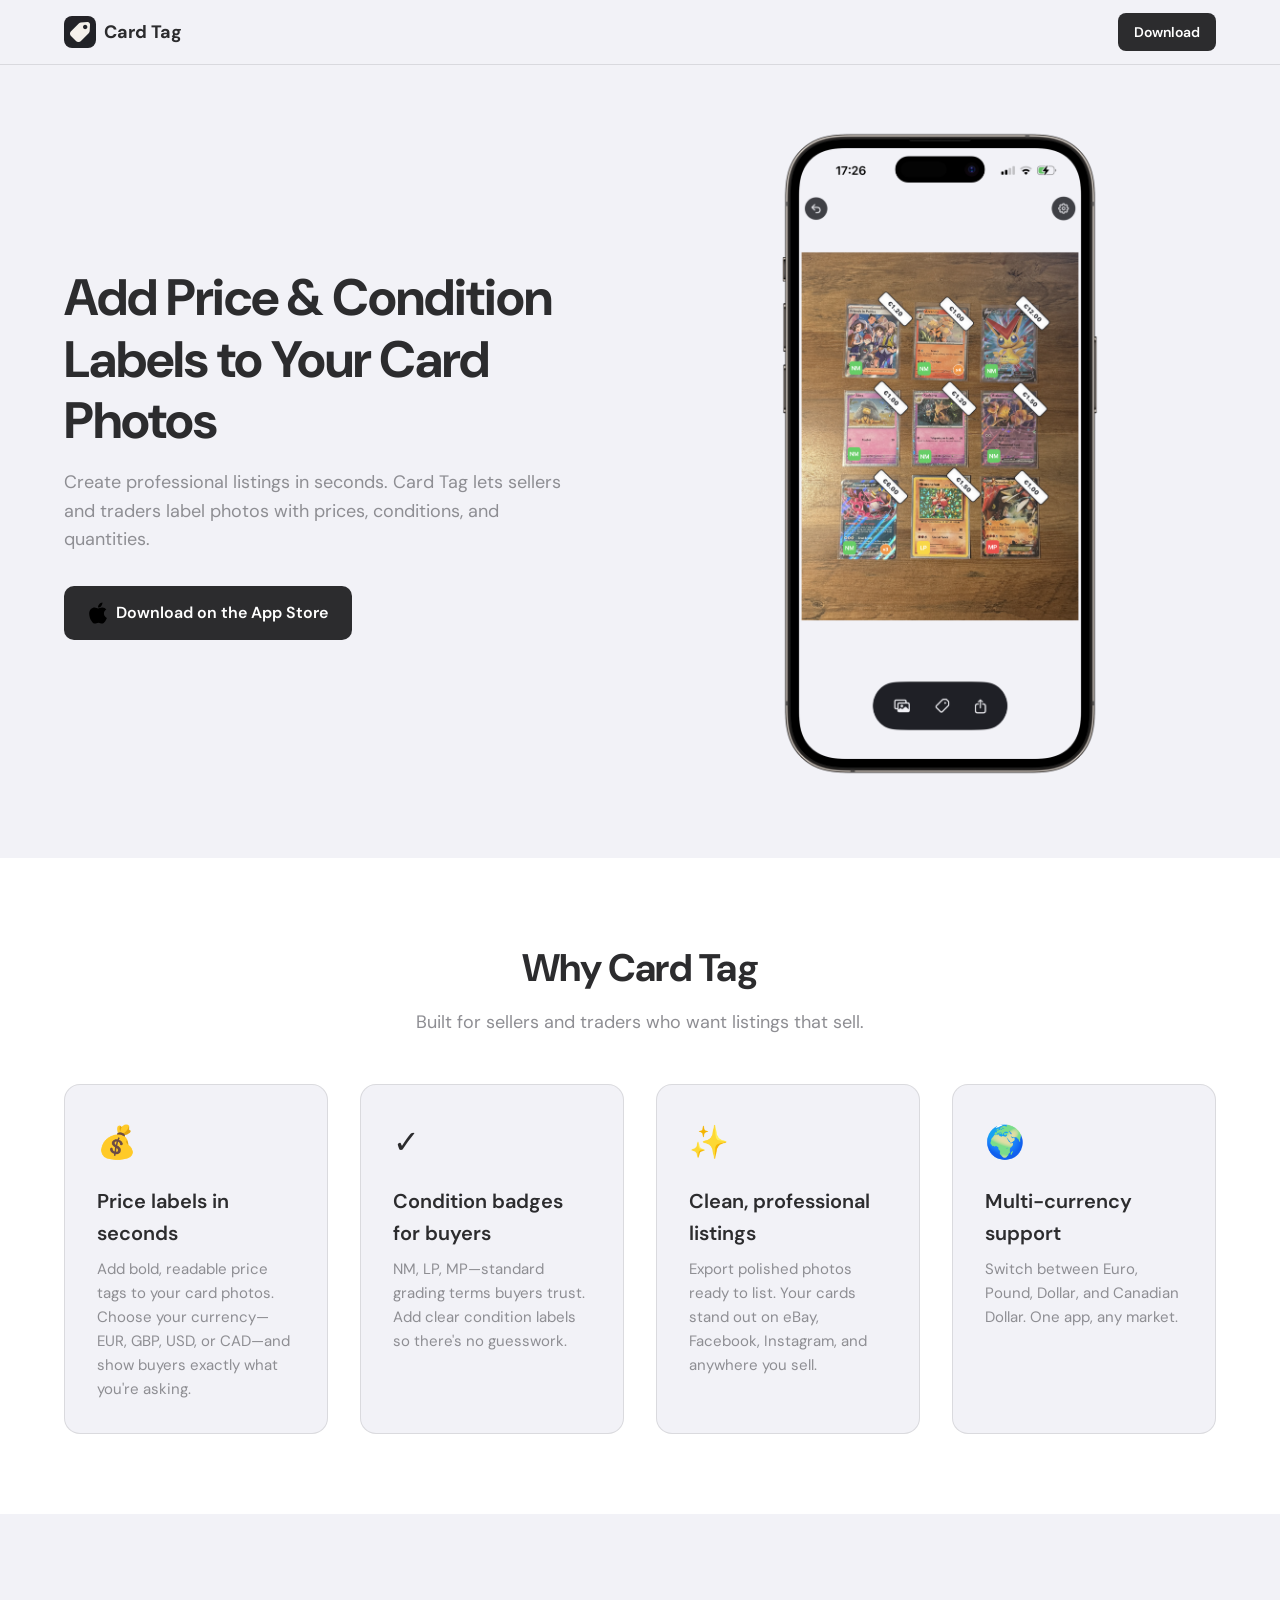
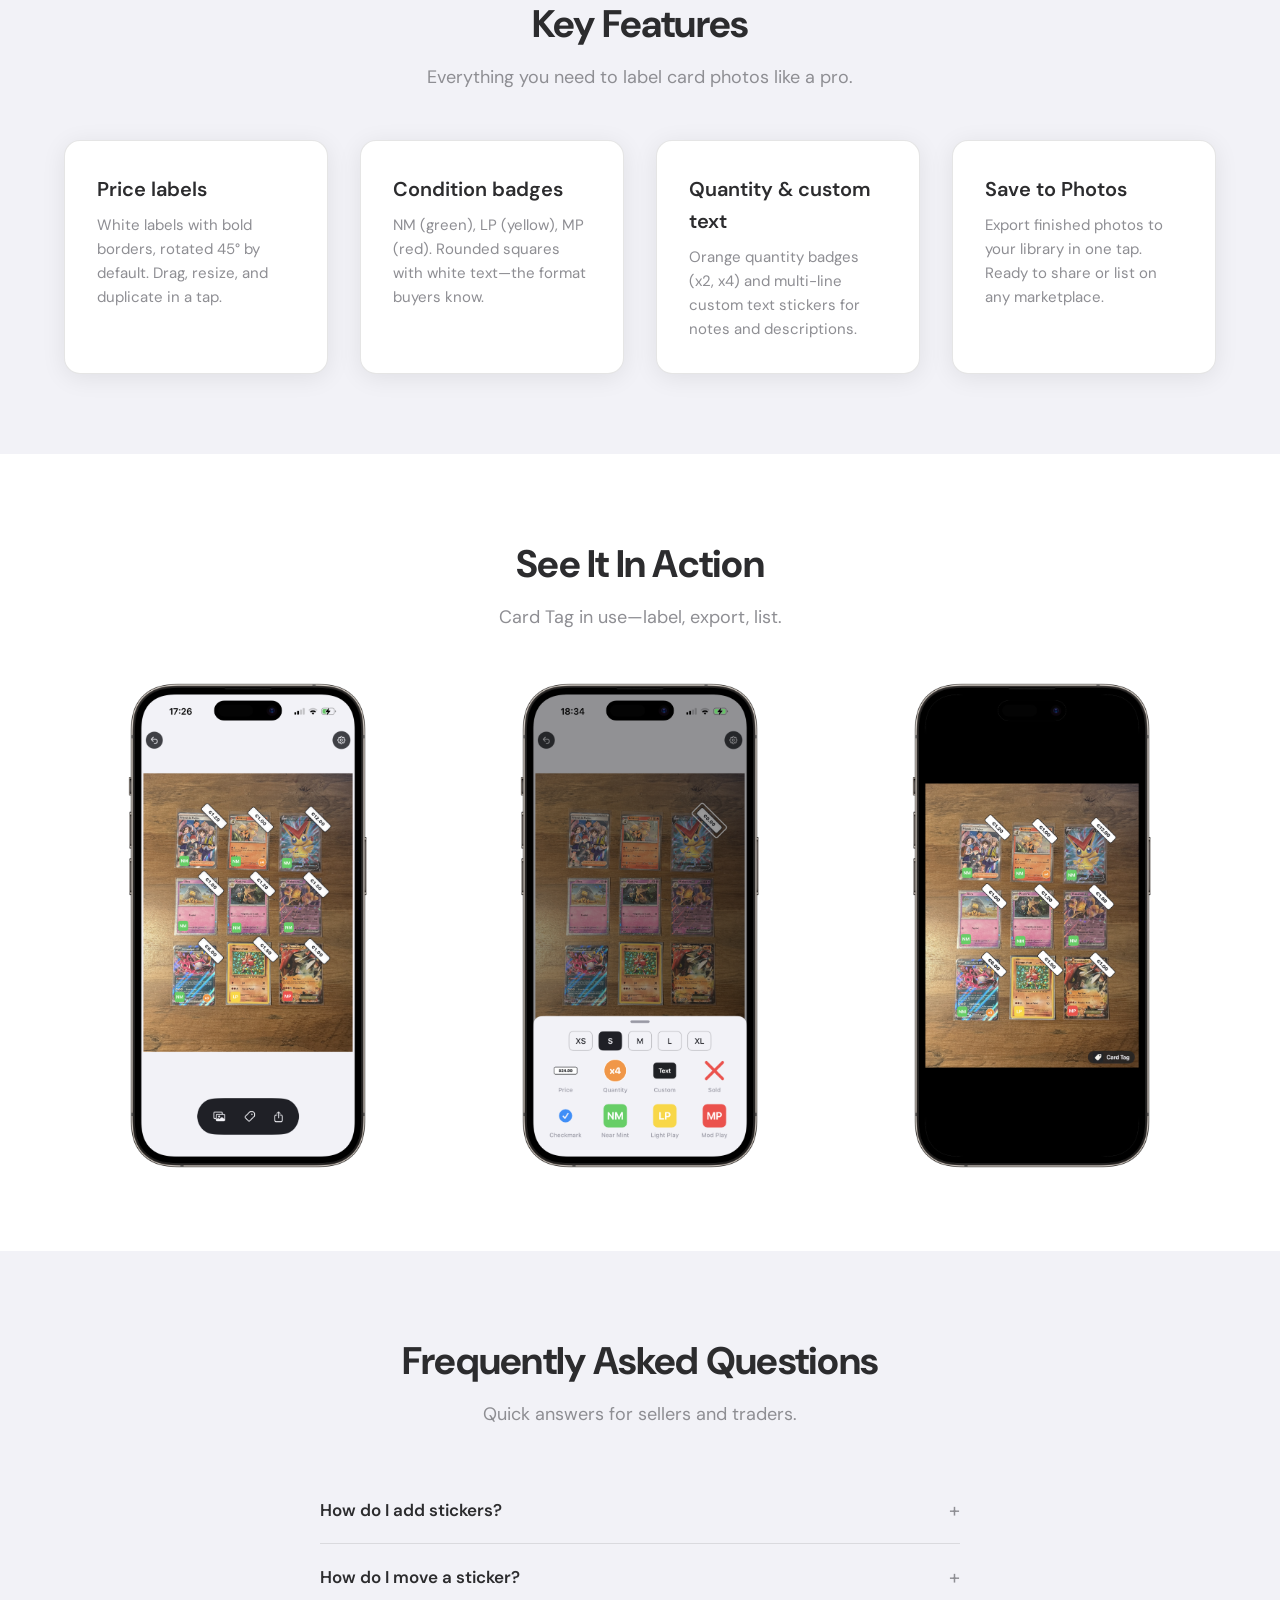
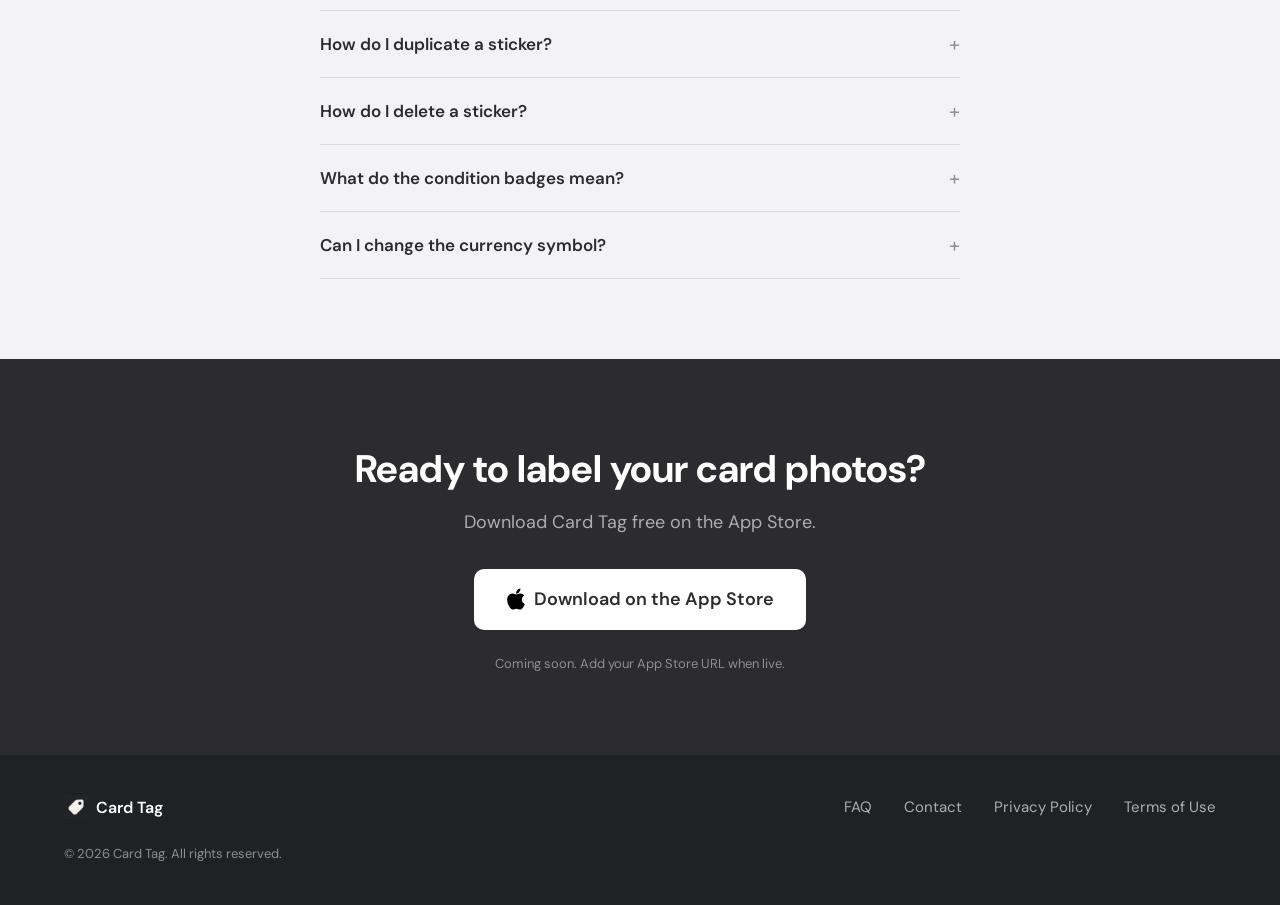
==== index.html @ f75ef800 "Initial commit - Card Tag landing page Co-authored-by: Cursor <cursoragent@cursor.com>" ====
<!DOCTYPE html>
<html lang="en">
<head>
  <meta charset="UTF-8">
  <meta name="viewport" content="width=device-width, initial-scale=1.0">
  <meta name="description" content="Card Tag – Add price and condition labels to your trading card photos. Built for sellers and traders of Pokémon, Yu-Gi-Oh!, sports cards and more.">
  <title>Card Tag – Price & Condition Labels for Card Photos</title>
  <link rel="icon" href="assets/app-icon.png" type="image/png">
  <link rel="preconnect" href="https://fonts.googleapis.com">
  <link rel="preconnect" href="https://fonts.gstatic.com" crossorigin>
  <link href="https://fonts.googleapis.com/css2?family=DM+Sans:ital,opsz,wght@0,9..40,400;0,9..40,500;0,9..40,600;0,9..40,700;1,9..40,400&display=swap" rel="stylesheet">
  <link rel="stylesheet" href="styles.css">
</head>
<body>
  <header class="header">
    <nav class="nav container">
      <a href="#" class="logo">
        <img src="assets/app-icon.png" alt="Card Tag" class="logo-icon">
        <span>Card Tag</span>
      </a>
      <a href="#download" class="nav-cta">Download</a>
    </nav>
  </header>

  <main>
    <section class="hero">
      <div class="hero-content container">
        <div class="hero-text">
          <h1 class="hero-title">Add Price & Condition Labels to Your Card Photos</h1>
          <p class="hero-subtitle">Create professional listings in seconds. Card Tag lets sellers and traders label photos with prices, conditions, and quantities.</p>
          <a href="#download" class="btn btn-primary">
            <span class="btn-apple"></span>
            Download on the App Store
          </a>
        </div>
        <div class="hero-visual">
          <img src="assets/screenshots/hero-portrait.png" alt="Card Tag app" class="hero-image">
        </div>
      </div>
    </section>

    <section class="benefits" id="benefits">
      <div class="container">
        <h2 class="section-title">Why Card Tag</h2>
        <p class="section-subtitle">Built for sellers and traders who want listings that sell.</p>
        <div class="benefits-grid">
          <div class="benefit-card">
            <div class="benefit-icon">💰</div>
            <h3>Price labels in seconds</h3>
            <p>Add bold, readable price tags to your card photos. Choose your currency—EUR, GBP, USD, or CAD—and show buyers exactly what you're asking.</p>
          </div>
          <div class="benefit-card">
            <div class="benefit-icon">✓</div>
            <h3>Condition badges for buyers</h3>
            <p>NM, LP, MP—standard grading terms buyers trust. Add clear condition labels so there's no guesswork.</p>
          </div>
          <div class="benefit-card">
            <div class="benefit-icon">✨</div>
            <h3>Clean, professional listings</h3>
            <p>Export polished photos ready to list. Your cards stand out on eBay, Facebook, Instagram, and anywhere you sell.</p>
          </div>
          <div class="benefit-card">
            <div class="benefit-icon">🌍</div>
            <h3>Multi-currency support</h3>
            <p>Switch between Euro, Pound, Dollar, and Canadian Dollar. One app, any market.</p>
          </div>
        </div>
      </div>
    </section>

    <section class="features" id="features">
      <div class="container">
        <h2 class="section-title">Key Features</h2>
        <p class="section-subtitle">Everything you need to label card photos like a pro.</p>
        <div class="features-grid">
          <div class="feature-card">
            <h3>Price labels</h3>
            <p>White labels with bold borders, rotated 45° by default. Drag, resize, and duplicate in a tap.</p>
          </div>
          <div class="feature-card">
            <h3>Condition badges</h3>
            <p>NM (green), LP (yellow), MP (red). Rounded squares with white text—the format buyers know.</p>
          </div>
          <div class="feature-card">
            <h3>Quantity & custom text</h3>
            <p>Orange quantity badges (x2, x4) and multi-line custom text stickers for notes and descriptions.</p>
          </div>
          <div class="feature-card">
            <h3>Save to Photos</h3>
            <p>Export finished photos to your library in one tap. Ready to share or list on any marketplace.</p>
          </div>
        </div>
      </div>
    </section>

    <section class="gallery" id="gallery">
      <div class="container">
        <h2 class="section-title">See It In Action</h2>
        <p class="section-subtitle">Card Tag in use—label, export, list.</p>
        <div class="gallery-grid">
          <img src="assets/screenshots/hero-portrait.png" alt="Card Tag app interface" class="gallery-image">
          <img src="assets/screenshots/label3-portrait.png" alt="Price labels on cards" class="gallery-image">
          <img src="assets/screenshots/export2-portrait.png" alt="Export your labeled photos" class="gallery-image">
        </div>
      </div>
    </section>

    <section class="faq" id="faq">
      <div class="container">
        <h2 class="section-title">Frequently Asked Questions</h2>
        <p class="section-subtitle">Quick answers for sellers and traders.</p>
        <div class="faq-list">
          <div class="faq-item">
            <button class="faq-question" aria-expanded="false">
              <span>How do I add stickers?</span>
              <span class="faq-icon">+</span>
            </button>
            <div class="faq-answer">
              <p>Tap the sticker button at the bottom of the screen to add a new sticker. Choose from price labels, quantity badges, condition badges, or custom text.</p>
            </div>
          </div>
          <div class="faq-item">
            <button class="faq-question" aria-expanded="false">
              <span>How do I move a sticker?</span>
              <span class="faq-icon">+</span>
            </button>
            <div class="faq-answer">
              <p>Tap a sticker to select it, then either drag the sticker directly or drag anywhere on the image to reposition it. Tap on empty space to deselect.</p>
            </div>
          </div>
          <div class="faq-item">
            <button class="faq-question" aria-expanded="false">
              <span>How do I duplicate a sticker?</span>
              <span class="faq-icon">+</span>
            </button>
            <div class="faq-answer">
              <p>First, tap a sticker to select it. Then long-press (hold for half a second) anywhere on the image where you want the copy to appear. The duplicate will be placed exactly where you pressed.</p>
            </div>
          </div>
          <div class="faq-item">
            <button class="faq-question" aria-expanded="false">
              <span>How do I delete a sticker?</span>
              <span class="faq-icon">+</span>
            </button>
            <div class="faq-answer">
              <p>Drag the sticker off the edge of the image and release. You'll feel a haptic vibration when the sticker is ready to be deleted.</p>
            </div>
          </div>
          <div class="faq-item">
            <button class="faq-question" aria-expanded="false">
              <span>What do the condition badges mean?</span>
              <span class="faq-icon">+</span>
            </button>
            <div class="faq-answer">
              <p><strong>NM (Near Mint)</strong> – Excellent condition.<br><strong>LP (Light Play)</strong> – Minor wear.<br><strong>MP (Moderate Play)</strong> – Noticeable wear.<br><br>These are common trading card grading terms.</p>
            </div>
          </div>
          <div class="faq-item">
            <button class="faq-question" aria-expanded="false">
              <span>Can I change the currency symbol?</span>
              <span class="faq-icon">+</span>
            </button>
            <div class="faq-answer">
              <p>Yes! Go to Settings and select your preferred currency (Euro, British Pound, US Dollar, or Canadian Dollar).</p>
            </div>
          </div>
        </div>
      </div>
    </section>

    <section class="cta" id="download">
      <div class="container">
        <h2 class="cta-title">Ready to label your card photos?</h2>
        <p class="cta-subtitle">Download Card Tag free on the App Store.</p>
        <a href="#" class="btn btn-primary btn-large">
          <span class="btn-apple"></span>
          Download on the App Store
        </a>
        <p class="cta-note">Coming soon. Add your App Store URL when live.</p>
      </div>
    </section>
  </main>

  <footer class="footer">
    <div class="container">
      <div class="footer-content">
        <div class="footer-brand">
          <img src="assets/app-icon.png" alt="Card Tag" class="footer-logo">
          <span>Card Tag</span>
        </div>
        <div class="footer-links">
          <a href="#faq">FAQ</a>
          <a href="mailto:contact@example.com">Contact</a>
          <a href="#">Privacy Policy</a>
          <a href="#">Terms of Use</a>
        </div>
      </div>
      <p class="footer-copy">© 2026 Card Tag. All rights reserved.</p>
    </div>
  </footer>

  <script src="script.js"></script>
</body>
</html>
---- styles.css ----
/* Card Tag Landing – Collectr-inspired, Card Tag branding */

:root {
  /* Brand colours (from spec & app) */
  --dark-grey: #2C2C2E;
  --dark-grey-deep: #1f2122;
  --off-white: #f2f2f7;
  --mid-grey: #8e8e93;
  --mid-grey-light: #aeaeb2;
  --white: #ffffff;
  --border: rgba(44, 44, 46, 0.12);
  --shadow: 0 4px 24px rgba(0, 0, 0, 0.08);
  --shadow-lg: 0 8px 40px rgba(0, 0, 0, 0.12);

  /* Typography */
  --font: 'DM Sans', -apple-system, BlinkMacSystemFont, sans-serif;

  /* Spacing */
  --container-max: 1200px;
  --section-padding: 5rem 1.5rem;
  --section-padding-sm: 3rem 1.5rem;
}

*,
*::before,
*::after {
  box-sizing: border-box;
}

html {
  scroll-behavior: smooth;
}

body {
  margin: 0;
  font-family: var(--font);
  font-size: 1rem;
  line-height: 1.6;
  color: var(--dark-grey);
  background: var(--off-white);
}

.container {
  width: 100%;
  max-width: var(--container-max);
  margin: 0 auto;
  padding: 0 1.5rem;
}

/* Header */
.header {
  position: sticky;
  top: 0;
  z-index: 100;
  background: rgba(242, 242, 247, 0.95);
  backdrop-filter: blur(10px);
  border-bottom: 1px solid var(--border);
}

.nav {
  display: flex;
  align-items: center;
  justify-content: space-between;
  height: 4rem;
  padding: 0 1.5rem;
}

.logo {
  display: flex;
  align-items: center;
  gap: 0.5rem;
  text-decoration: none;
  color: var(--dark-grey);
  font-weight: 700;
  font-size: 1.125rem;
}

.logo-icon {
  width: 32px;
  height: 32px;
  border-radius: 8px;
}

.nav-cta {
  padding: 0.5rem 1rem;
  background: var(--dark-grey);
  color: var(--white);
  text-decoration: none;
  font-weight: 600;
  font-size: 0.875rem;
  border-radius: 8px;
  transition: background 0.2s;
}

.nav-cta:hover {
  background: var(--dark-grey-deep);
}

/* Buttons */
.btn {
  display: inline-flex;
  align-items: center;
  justify-content: center;
  gap: 0.5rem;
  padding: 0.875rem 1.5rem;
  font-family: var(--font);
  font-size: 1rem;
  font-weight: 600;
  text-decoration: none;
  border-radius: 10px;
  border: none;
  cursor: pointer;
  transition: transform 0.15s, box-shadow 0.15s;
}

.btn:hover {
  transform: translateY(-1px);
  box-shadow: var(--shadow-lg);
}

.btn-primary {
  background: var(--dark-grey);
  color: var(--white);
}

.btn-apple {
  display: inline-block;
  width: 20px;
  height: 24px;
  background: url("data:image/svg+xml,%3Csvg xmlns='http://www.w3.org/2000/svg' viewBox='0 0 384 512' fill='currentColor'%3E%3Cpath d='M318.7 268.7c-.2-36.7 16.4-64.4 50-84.8-18.8-26.9-47.2-41.7-84.7-44.6-35.5-2.8-74.3 20.7-88.5 20.7-15 0-49.4-19.7-76.4-19.7C63.3 141.2 4 184.8 4 273.5q0 39.3 14.4 81.2c12.8 36.7 59 126.7 107.2 125.2 25.2-.6 43-17.9 75.8-17.9 31.8 0 48.3 17.9 76.8 17.9 48.6-.7 90.4-82.5 102.6-119.3-65.2-30.7-61.7-90-61.7-91.9zm-56.6-164.2c27.3-32.4 24.8-61.9 24-72.5-24.1 1.4-52 16.4-67.9 34.9-17.5 19.8-27.8 44.3-25.6 71.9 26.1 2 49.9-11.4 69.5-34.3z'/%3E%3C/svg%3E") no-repeat center;
  background-size: contain;
  vertical-align: middle;
}

.btn-large {
  padding: 1rem 2rem;
  font-size: 1.125rem;
}

/* Hero */
.hero {
  padding: 4rem 1.5rem 5rem;
}

.hero-content {
  display: grid;
  grid-template-columns: 1fr 1fr;
  gap: 3rem;
  align-items: center;
}

.hero-title {
  margin: 0 0 1rem;
  font-size: clamp(2rem, 4vw, 3.25rem);
  font-weight: 700;
  line-height: 1.2;
  letter-spacing: -0.02em;
}

.hero-subtitle {
  margin: 0 0 2rem;
  font-size: 1.125rem;
  color: var(--mid-grey);
  max-width: 32rem;
}

.hero-visual {
  display: flex;
  justify-content: center;
  align-items: center;
}

.hero-image {
  max-width: 320px;
  width: 100%;
  height: auto;
  display: block;
}

/* Hero image: assets/screenshots/hero-portrait.png */

/* Sections */
.section-title {
  margin: 0 0 0.5rem;
  font-size: clamp(1.75rem, 3vw, 2.5rem);
  font-weight: 700;
  text-align: center;
  letter-spacing: -0.02em;
}

.section-subtitle {
  margin: 0 0 3rem;
  font-size: 1.125rem;
  color: var(--mid-grey);
  text-align: center;
  max-width: 36rem;
  margin-left: auto;
  margin-right: auto;
}

/* Benefits */
.benefits {
  padding: var(--section-padding);
  background: var(--white);
}

.benefits-grid {
  display: grid;
  grid-template-columns: repeat(auto-fit, minmax(260px, 1fr));
  gap: 2rem;
}

.benefit-card {
  padding: 2rem;
  background: var(--off-white);
  border-radius: 16px;
  border: 1px solid var(--border);
  transition: box-shadow 0.2s;
}

.benefit-card:hover {
  box-shadow: var(--shadow);
}

.benefit-icon {
  font-size: 2rem;
  margin-bottom: 1rem;
}

.benefit-card h3 {
  margin: 0 0 0.5rem;
  font-size: 1.25rem;
  font-weight: 600;
}

.benefit-card p {
  margin: 0;
  font-size: 0.9375rem;
  color: var(--mid-grey);
}

/* Features */
.features {
  padding: var(--section-padding);
}

.features-grid {
  display: grid;
  grid-template-columns: repeat(auto-fit, minmax(260px, 1fr));
  gap: 2rem;
}

.feature-card {
  padding: 2rem;
  background: var(--white);
  border-radius: 16px;
  border: 1px solid var(--border);
  box-shadow: var(--shadow);
  transition: transform 0.2s, box-shadow 0.2s;
}

.feature-card:hover {
  transform: translateY(-2px);
  box-shadow: var(--shadow-lg);
}

.feature-card h3 {
  margin: 0 0 0.5rem;
  font-size: 1.25rem;
  font-weight: 600;
}

.feature-card p {
  margin: 0;
  font-size: 0.9375rem;
  color: var(--mid-grey);
}

/* Gallery */
.gallery {
  padding: var(--section-padding);
  background: var(--white);
}

.gallery-grid {
  display: grid;
  grid-template-columns: repeat(auto-fit, minmax(280px, 1fr));
  gap: 1.5rem;
}

.gallery-image {
  width: 100%;
  aspect-ratio: 3/4;
  object-fit: contain;
  display: block;
}

/* Replace gallery-image src with assets/screenshots/gallery-1.png etc. */

/* FAQ */
.faq {
  padding: var(--section-padding);
}

.faq-list {
  max-width: 640px;
  margin: 0 auto;
}

.faq-item {
  border-bottom: 1px solid var(--border);
}

.faq-question {
  width: 100%;
  display: flex;
  align-items: center;
  justify-content: space-between;
  gap: 1rem;
  padding: 1.25rem 0;
  font-family: var(--font);
  font-size: 1.0625rem;
  font-weight: 600;
  text-align: left;
  color: var(--dark-grey);
  background: none;
  border: none;
  cursor: pointer;
  transition: color 0.15s;
}

.faq-question:hover {
  color: var(--mid-grey);
}

.faq-icon {
  flex-shrink: 0;
  font-size: 1.25rem;
  font-weight: 400;
  color: var(--mid-grey);
  transition: transform 0.2s;
}

.faq-item[data-open] .faq-icon {
  transform: rotate(45deg);
}

.faq-answer {
  max-height: 0;
  overflow: hidden;
  transition: max-height 0.3s ease;
}

.faq-answer p {
  margin: 0 0 1.25rem;
  padding: 0 0 1.25rem;
  font-size: 0.9375rem;
  color: var(--mid-grey);
  line-height: 1.6;
}

.faq-answer p:last-child {
  margin-bottom: 0;
  padding-bottom: 0;
}

/* CTA */
.cta {
  padding: 5rem 1.5rem;
  background: var(--dark-grey);
  color: var(--white);
  text-align: center;
}

.cta-title {
  margin: 0 0 0.5rem;
  font-size: clamp(1.75rem, 3vw, 2.5rem);
  font-weight: 700;
}

.cta-subtitle {
  margin: 0 0 2rem;
  font-size: 1.125rem;
  color: var(--mid-grey-light);
}

.cta .btn-primary {
  background: var(--white);
  color: var(--dark-grey);
}

.cta .btn-primary:hover {
  background: var(--off-white);
}

.cta-note {
  margin: 1.5rem 0 0;
  font-size: 0.8125rem;
  color: var(--mid-grey);
}

/* Footer */
.footer {
  padding: 2.5rem 1.5rem;
  background: var(--dark-grey-deep);
  color: var(--mid-grey-light);
}

.footer-content {
  display: flex;
  flex-wrap: wrap;
  align-items: center;
  justify-content: space-between;
  gap: 1.5rem;
  margin-bottom: 1.5rem;
}

.footer-brand {
  display: flex;
  align-items: center;
  gap: 0.5rem;
  font-weight: 600;
  color: var(--white);
}

.footer-logo {
  width: 24px;
  height: 24px;
  border-radius: 6px;
}

.footer-links {
  display: flex;
  gap: 2rem;
}

.footer-links a {
  color: var(--mid-grey-light);
  text-decoration: none;
  font-size: 0.9375rem;
}

.footer-links a:hover {
  color: var(--white);
}

.footer-copy {
  margin: 0;
  font-size: 0.8125rem;
  color: var(--mid-grey);
}

/* Responsive */
@media (max-width: 768px) {
  .hero-content {
    grid-template-columns: 1fr;
    text-align: center;
  }

  .hero-subtitle {
    margin-left: auto;
    margin-right: auto;
  }

  .hero-visual {
    order: -1;
  }

  .hero-image {
    max-width: 220px;
  }
}
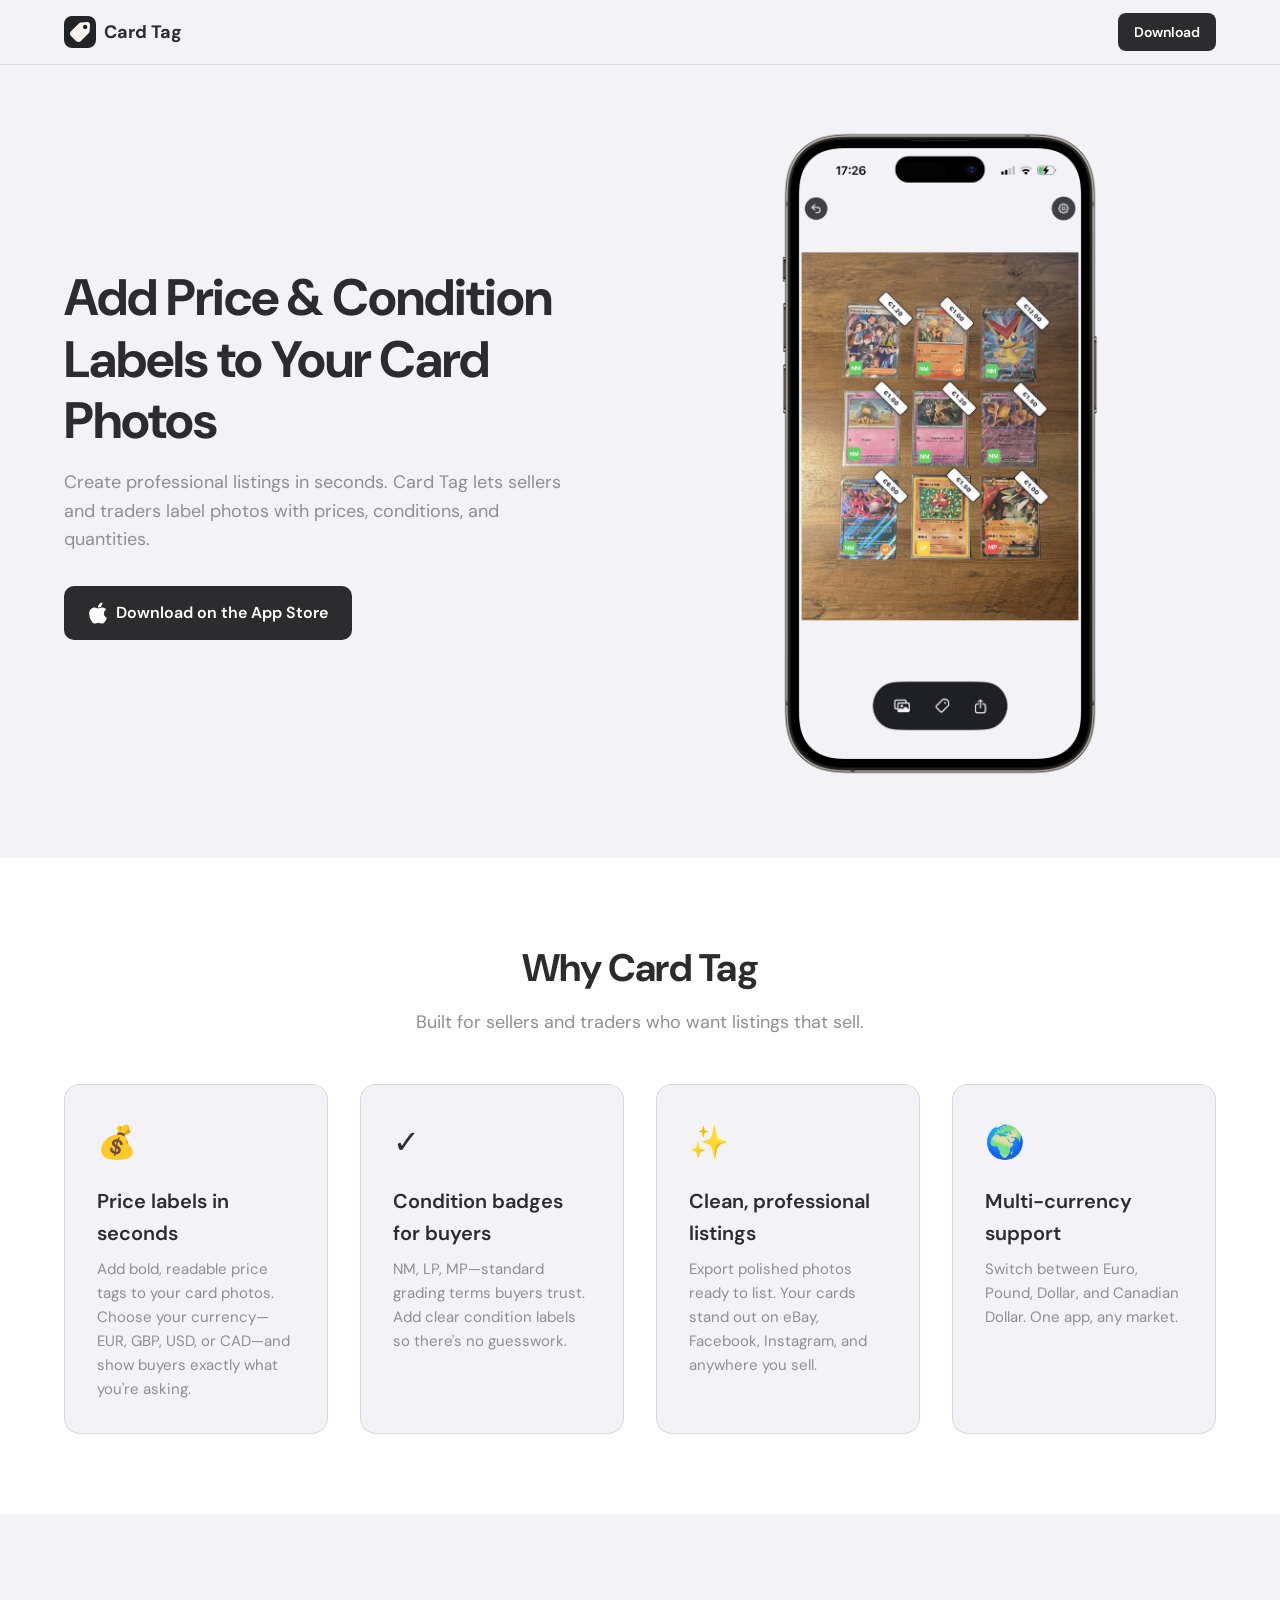
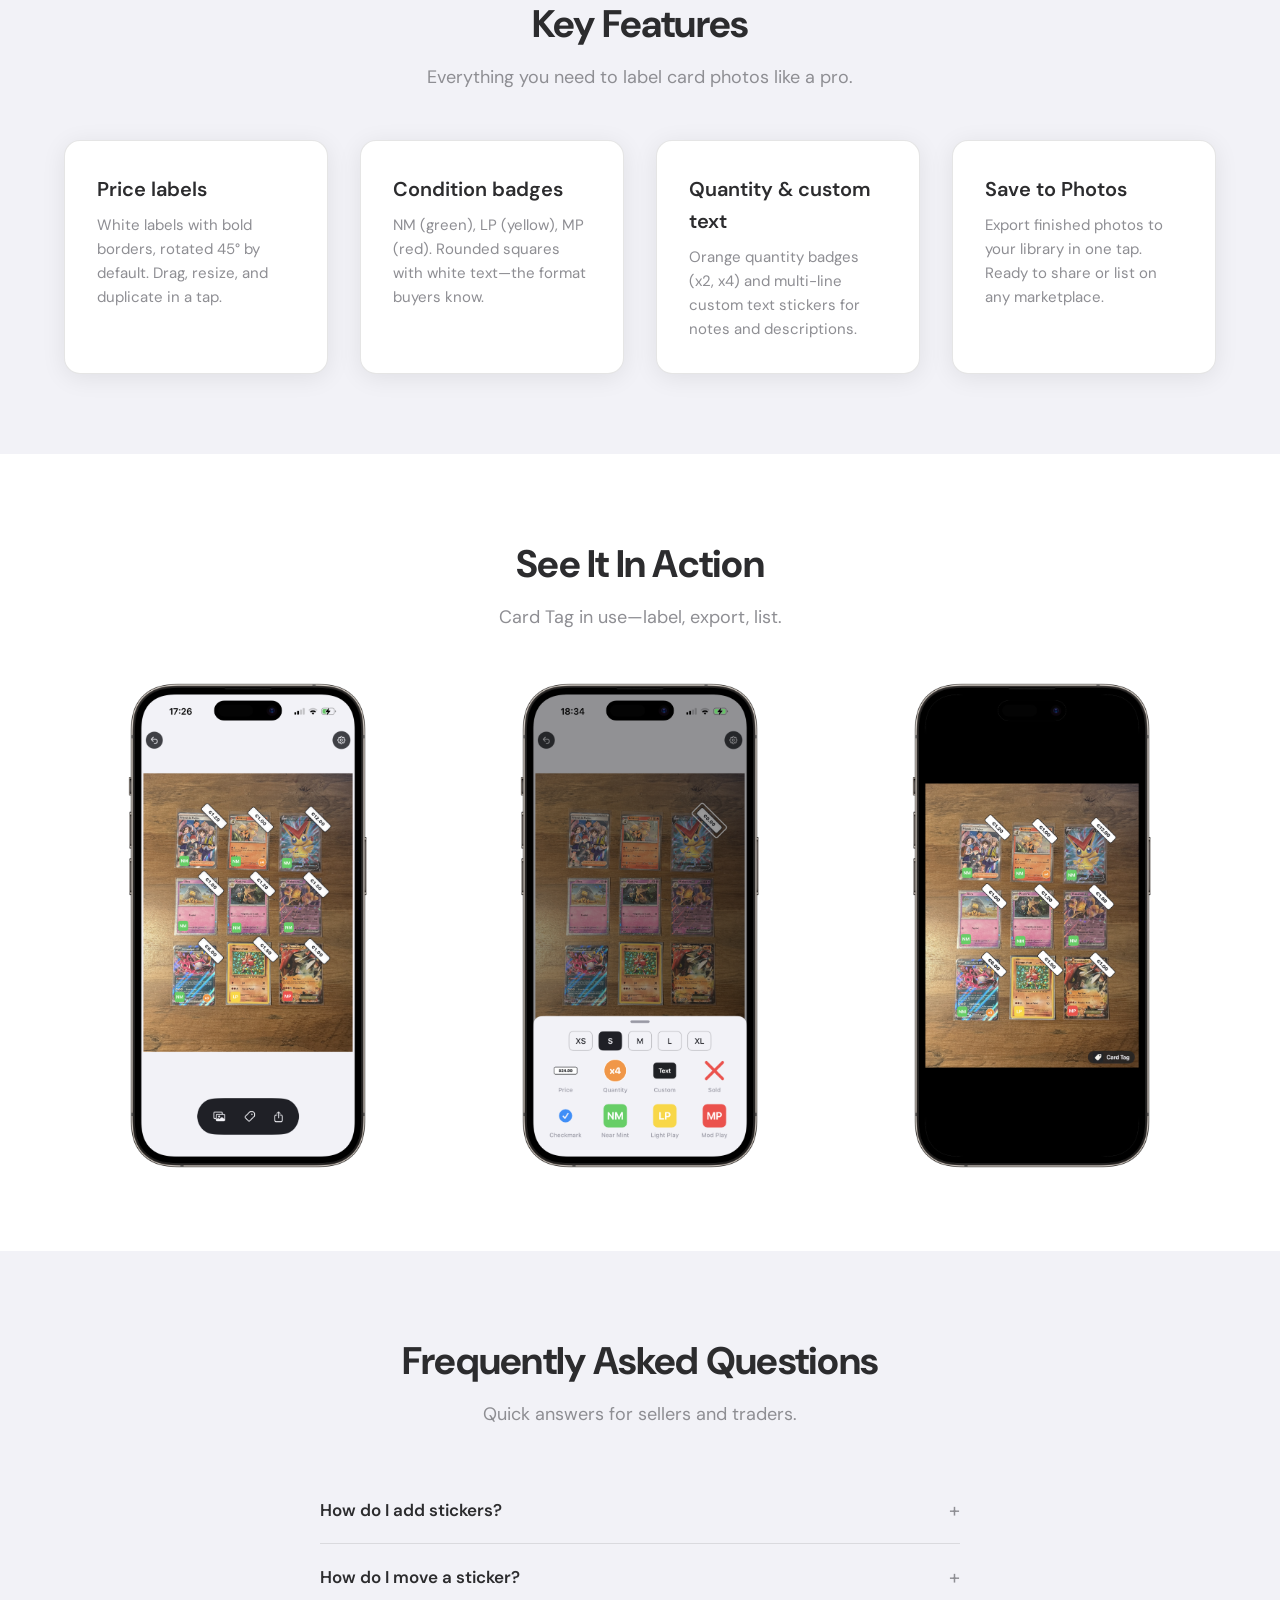
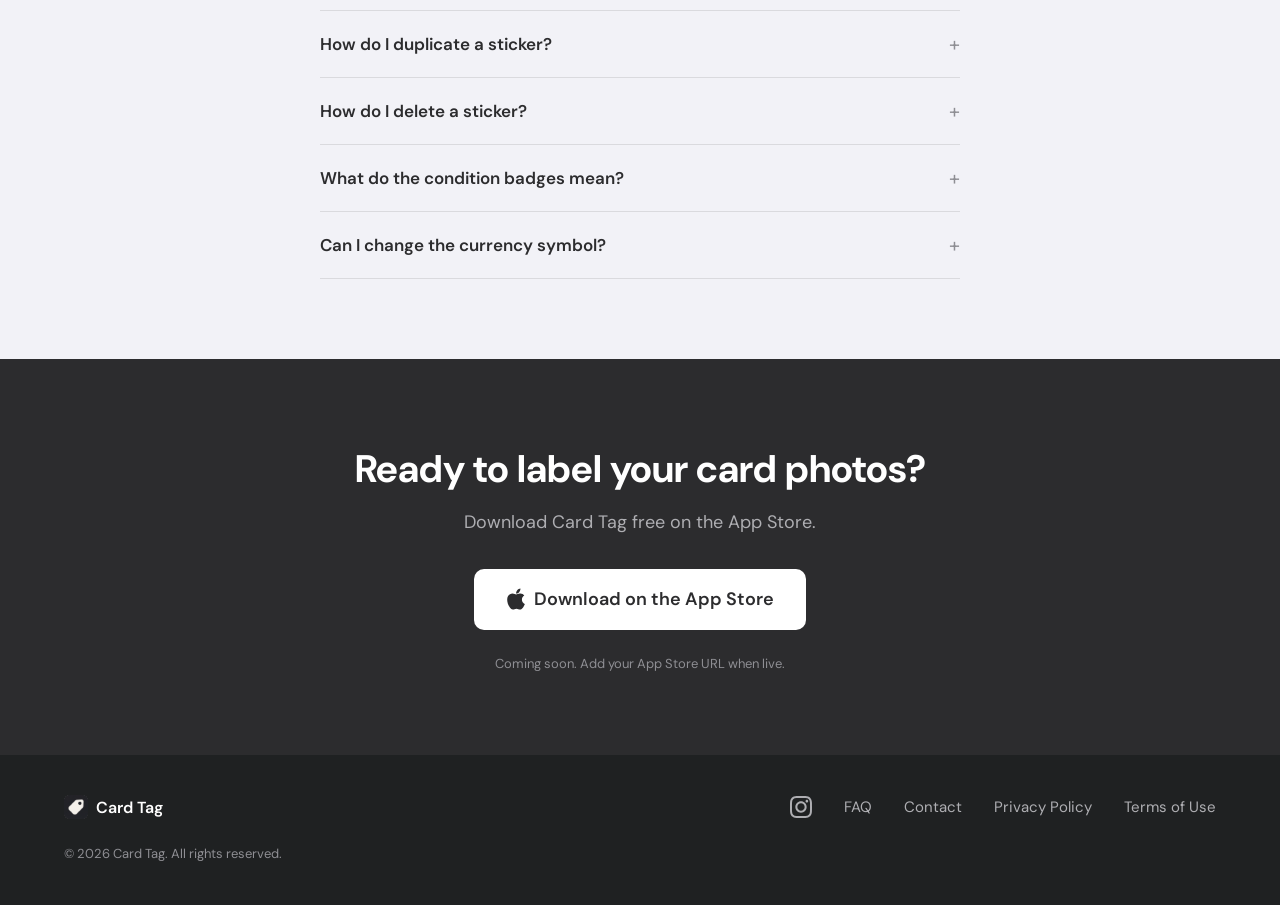
==== commit d9252b18: "White Apple logo, add Instagram icon" ====
--- a/index.html
+++ b/index.html
@@ -5,7 +5,8 @@
   <meta name="viewport" content="width=device-width, initial-scale=1.0">
   <meta name="description" content="Card Tag – Add price and condition labels to your trading card photos. Built for sellers and traders of Pokémon, Yu-Gi-Oh!, sports cards and more.">
   <title>Card Tag – Price & Condition Labels for Card Photos</title>
-  <link rel="icon" href="assets/app-icon.png" type="image/png">
+  <link rel="icon" href="favicon.ico" type="image/x-icon">
+  <link rel="icon" href="assets/app-icon.png" type="image/png" sizes="512x512">
   <link rel="preconnect" href="https://fonts.googleapis.com">
   <link rel="preconnect" href="https://fonts.gstatic.com" crossorigin>
   <link href="https://fonts.googleapis.com/css2?family=DM+Sans:ital,opsz,wght@0,9..40,400;0,9..40,500;0,9..40,600;0,9..40,700;1,9..40,400&display=swap" rel="stylesheet">
@@ -189,6 +190,11 @@
           <span>Card Tag</span>
         </div>
         <div class="footer-links">
+          <a href="https://instagram.com/cardtagapp" target="_blank" rel="noopener noreferrer" class="footer-social" aria-label="Instagram">
+            <svg class="footer-icon-instagram" viewBox="0 0 24 24" fill="currentColor" aria-hidden="true">
+              <path d="M12 2.163c3.204 0 3.584.012 4.85.07 3.252.148 4.771 1.691 4.919 4.919.058 1.265.069 1.645.069 4.849 0 3.205-.012 3.584-.069 4.849-.149 3.225-1.664 4.771-4.919 4.919-1.266.058-1.644.07-4.85.07-3.204 0-3.584-.012-4.849-.07-3.26-.149-4.771-1.699-4.919-4.92-.058-1.265-.07-1.644-.07-4.849 0-3.204.013-3.583.07-4.849.149-3.227 1.664-4.771 4.919-4.919 1.266-.057 1.645-.069 4.849-.069zm0-2.163c-3.259 0-3.667.014-4.947.072-4.358.2-6.78 2.618-6.98 6.98-.059 1.281-.073 1.689-.073 4.948 0 3.259.014 3.668.072 4.948.2 4.358 2.618 6.78 6.98 6.98 1.281.058 1.689.072 4.948.072 3.259 0 3.668-.014 4.948-.072 4.354-.2 6.782-2.618 6.979-6.98.059-1.28.073-1.689.073-4.948 0-3.259-.014-3.667-.072-4.947-.196-4.354-2.617-6.78-6.979-6.98-1.281-.059-1.69-.073-4.949-.073zm0 5.838c-3.403 0-6.162 2.759-6.162 6.162s2.759 6.163 6.162 6.163 6.162-2.759 6.162-6.163c0-3.403-2.759-6.162-6.162-6.162zm0 10.162c-2.209 0-4-1.79-4-4 0-2.209 1.791-4 4-4s4 1.791 4 4c0 2.21-1.791 4-4 4zm6.406-11.845c-.796 0-1.441.645-1.441 1.44s.645 1.44 1.441 1.44c.795 0 1.439-.645 1.439-1.44s-.644-1.44-1.439-1.44z"/>
+            </svg>
+          </a>
           <a href="#faq">FAQ</a>
           <a href="mailto:contact@example.com">Contact</a>
           <a href="#">Privacy Policy</a>
--- a/styles.css
+++ b/styles.css
@@ -127,7 +127,7 @@
   display: inline-block;
   width: 20px;
   height: 24px;
-  background: url("data:image/svg+xml,%3Csvg xmlns='http://www.w3.org/2000/svg' viewBox='0 0 384 512' fill='currentColor'%3E%3Cpath d='M318.7 268.7c-.2-36.7 16.4-64.4 50-84.8-18.8-26.9-47.2-41.7-84.7-44.6-35.5-2.8-74.3 20.7-88.5 20.7-15 0-49.4-19.7-76.4-19.7C63.3 141.2 4 184.8 4 273.5q0 39.3 14.4 81.2c12.8 36.7 59 126.7 107.2 125.2 25.2-.6 43-17.9 75.8-17.9 31.8 0 48.3 17.9 76.8 17.9 48.6-.7 90.4-82.5 102.6-119.3-65.2-30.7-61.7-90-61.7-91.9zm-56.6-164.2c27.3-32.4 24.8-61.9 24-72.5-24.1 1.4-52 16.4-67.9 34.9-17.5 19.8-27.8 44.3-25.6 71.9 26.1 2 49.9-11.4 69.5-34.3z'/%3E%3C/svg%3E") no-repeat center;
+  background: url("data:image/svg+xml,%3Csvg xmlns='http://www.w3.org/2000/svg' viewBox='0 0 384 512' fill='%23ffffff'%3E%3Cpath d='M318.7 268.7c-.2-36.7 16.4-64.4 50-84.8-18.8-26.9-47.2-41.7-84.7-44.6-35.5-2.8-74.3 20.7-88.5 20.7-15 0-49.4-19.7-76.4-19.7C63.3 141.2 4 184.8 4 273.5q0 39.3 14.4 81.2c12.8 36.7 59 126.7 107.2 125.2 25.2-.6 43-17.9 75.8-17.9 31.8 0 48.3 17.9 76.8 17.9 48.6-.7 90.4-82.5 102.6-119.3-65.2-30.7-61.7-90-61.7-91.9zm-56.6-164.2c27.3-32.4 24.8-61.9 24-72.5-24.1 1.4-52 16.4-67.9 34.9-17.5 19.8-27.8 44.3-25.6 71.9 26.1 2 49.9-11.4 69.5-34.3z'/%3E%3C/svg%3E") no-repeat center;
   background-size: contain;
   vertical-align: middle;
 }
@@ -389,6 +389,11 @@
   color: var(--dark-grey);
 }
 
+.cta .btn-apple {
+  background: url("data:image/svg+xml,%3Csvg xmlns='http://www.w3.org/2000/svg' viewBox='0 0 384 512' fill='%232C2C2E'%3E%3Cpath d='M318.7 268.7c-.2-36.7 16.4-64.4 50-84.8-18.8-26.9-47.2-41.7-84.7-44.6-35.5-2.8-74.3 20.7-88.5 20.7-15 0-49.4-19.7-76.4-19.7C63.3 141.2 4 184.8 4 273.5q0 39.3 14.4 81.2c12.8 36.7 59 126.7 107.2 125.2 25.2-.6 43-17.9 75.8-17.9 31.8 0 48.3 17.9 76.8 17.9 48.6-.7 90.4-82.5 102.6-119.3-65.2-30.7-61.7-90-61.7-91.9zm-56.6-164.2c27.3-32.4 24.8-61.9 24-72.5-24.1 1.4-52 16.4-67.9 34.9-17.5 19.8-27.8 44.3-25.6 71.9 26.1 2 49.9-11.4 69.5-34.3z'/%3E%3C/svg%3E") no-repeat center;
+  background-size: contain;
+}
+
 .cta .btn-primary:hover {
   background: var(--off-white);
 }
@@ -431,7 +436,25 @@
 
 .footer-links {
   display: flex;
+  align-items: center;
   gap: 2rem;
+}
+
+.footer-social {
+  display: inline-flex;
+  align-items: center;
+  justify-content: center;
+  color: var(--mid-grey-light);
+  transition: color 0.15s;
+}
+
+.footer-social:hover {
+  color: var(--white);
+}
+
+.footer-icon-instagram {
+  width: 22px;
+  height: 22px;
 }
 
 .footer-links a {
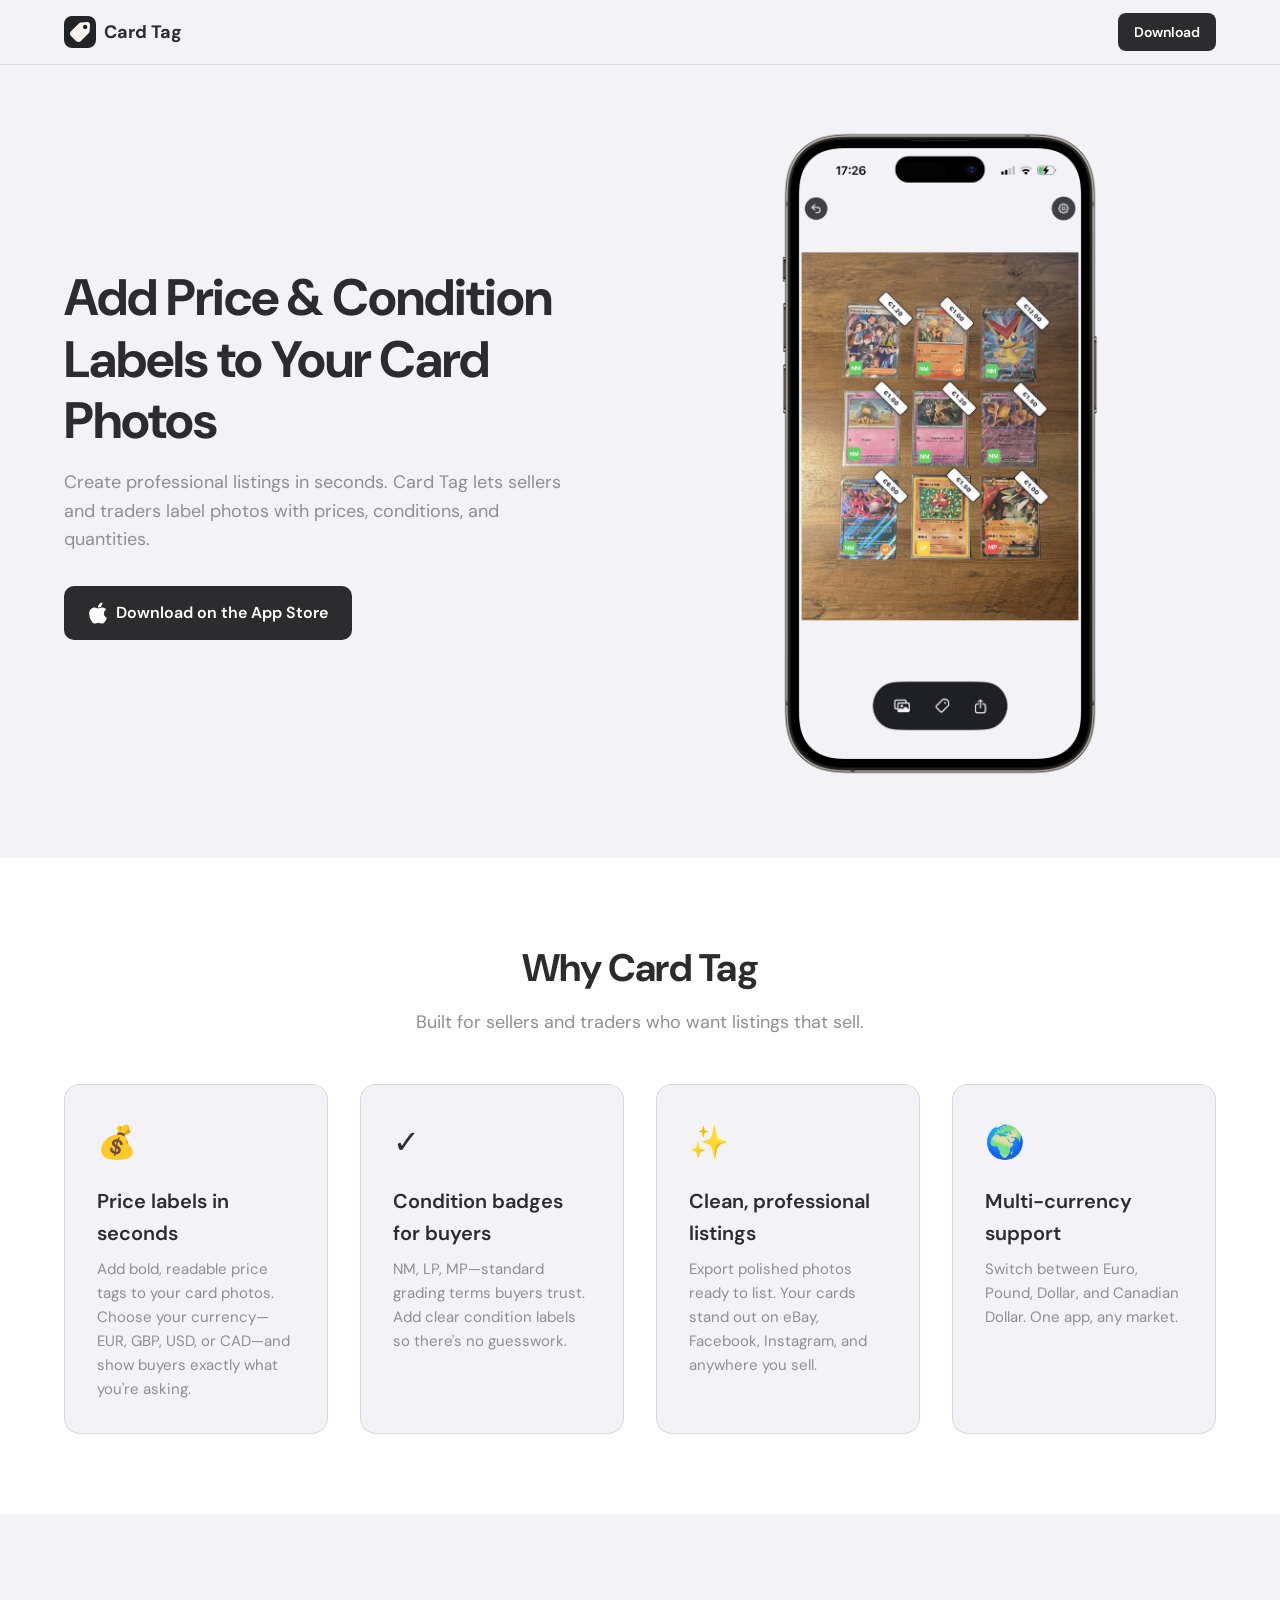
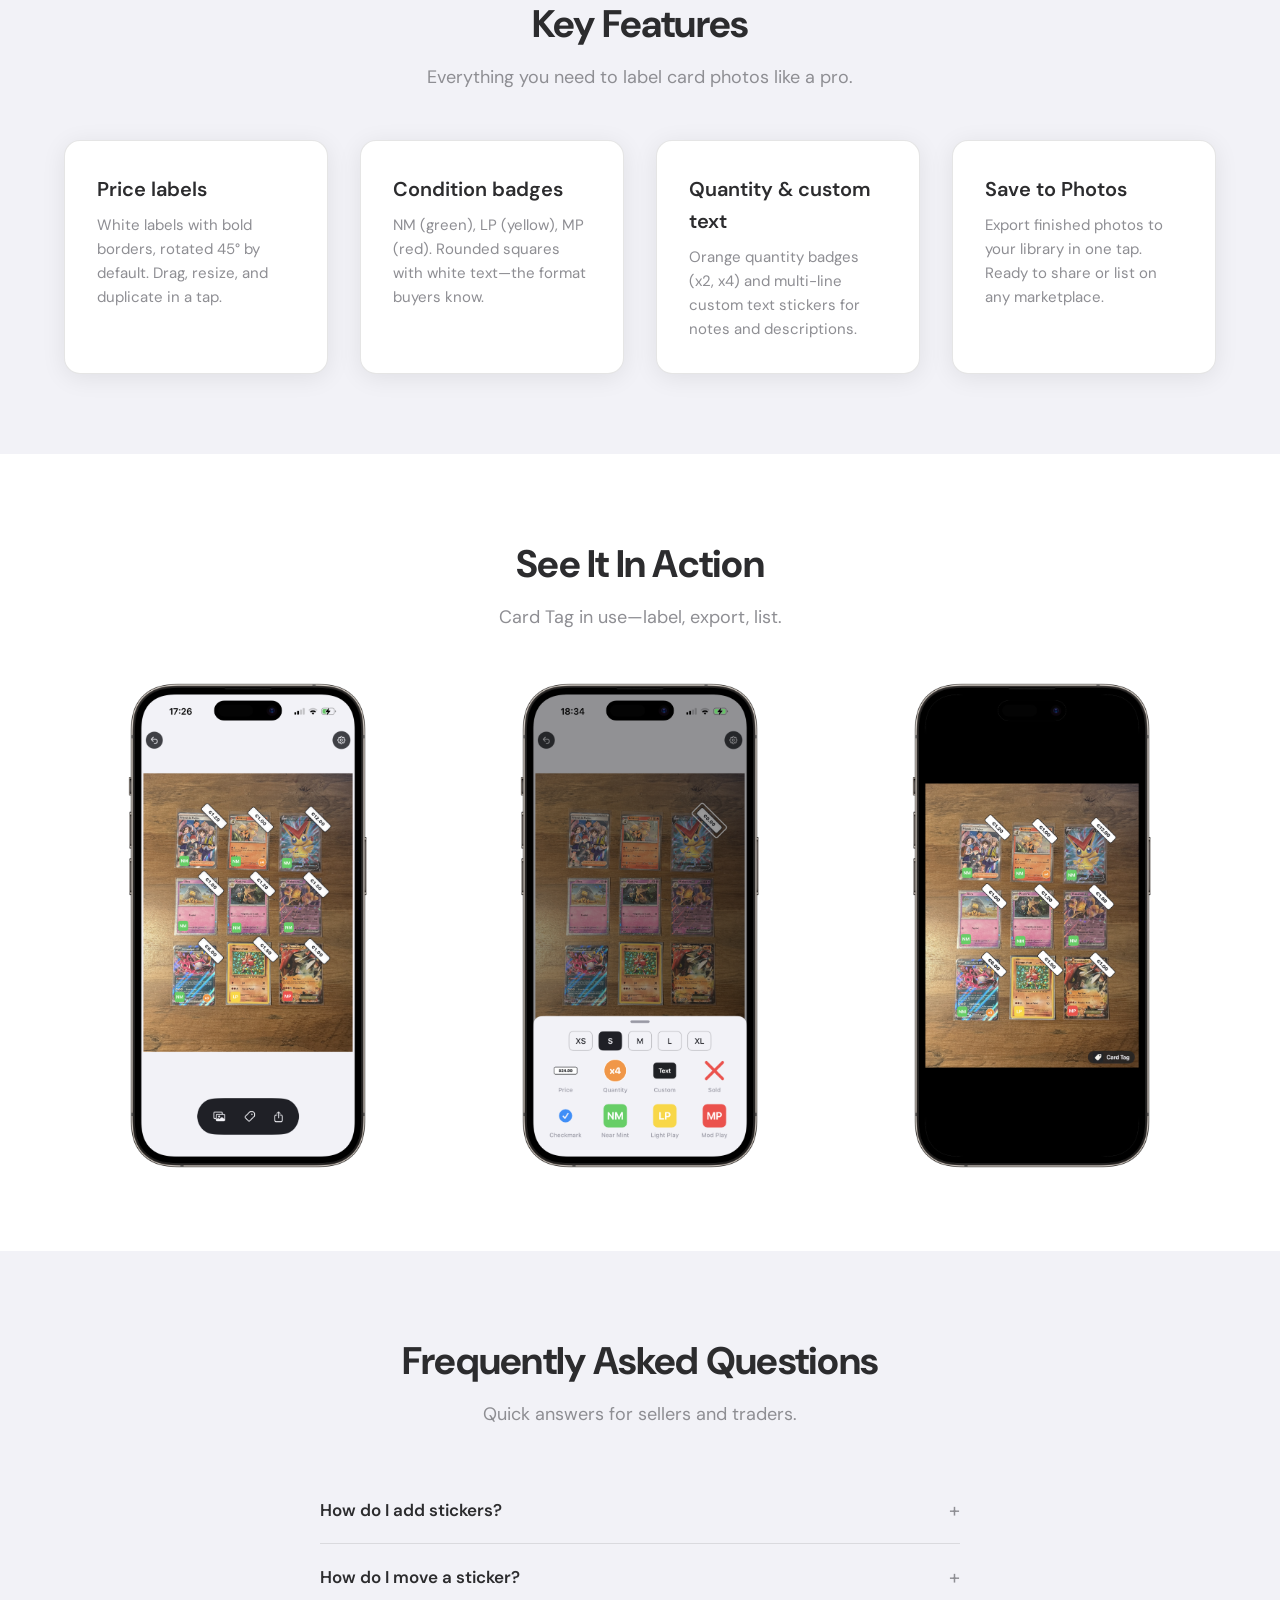
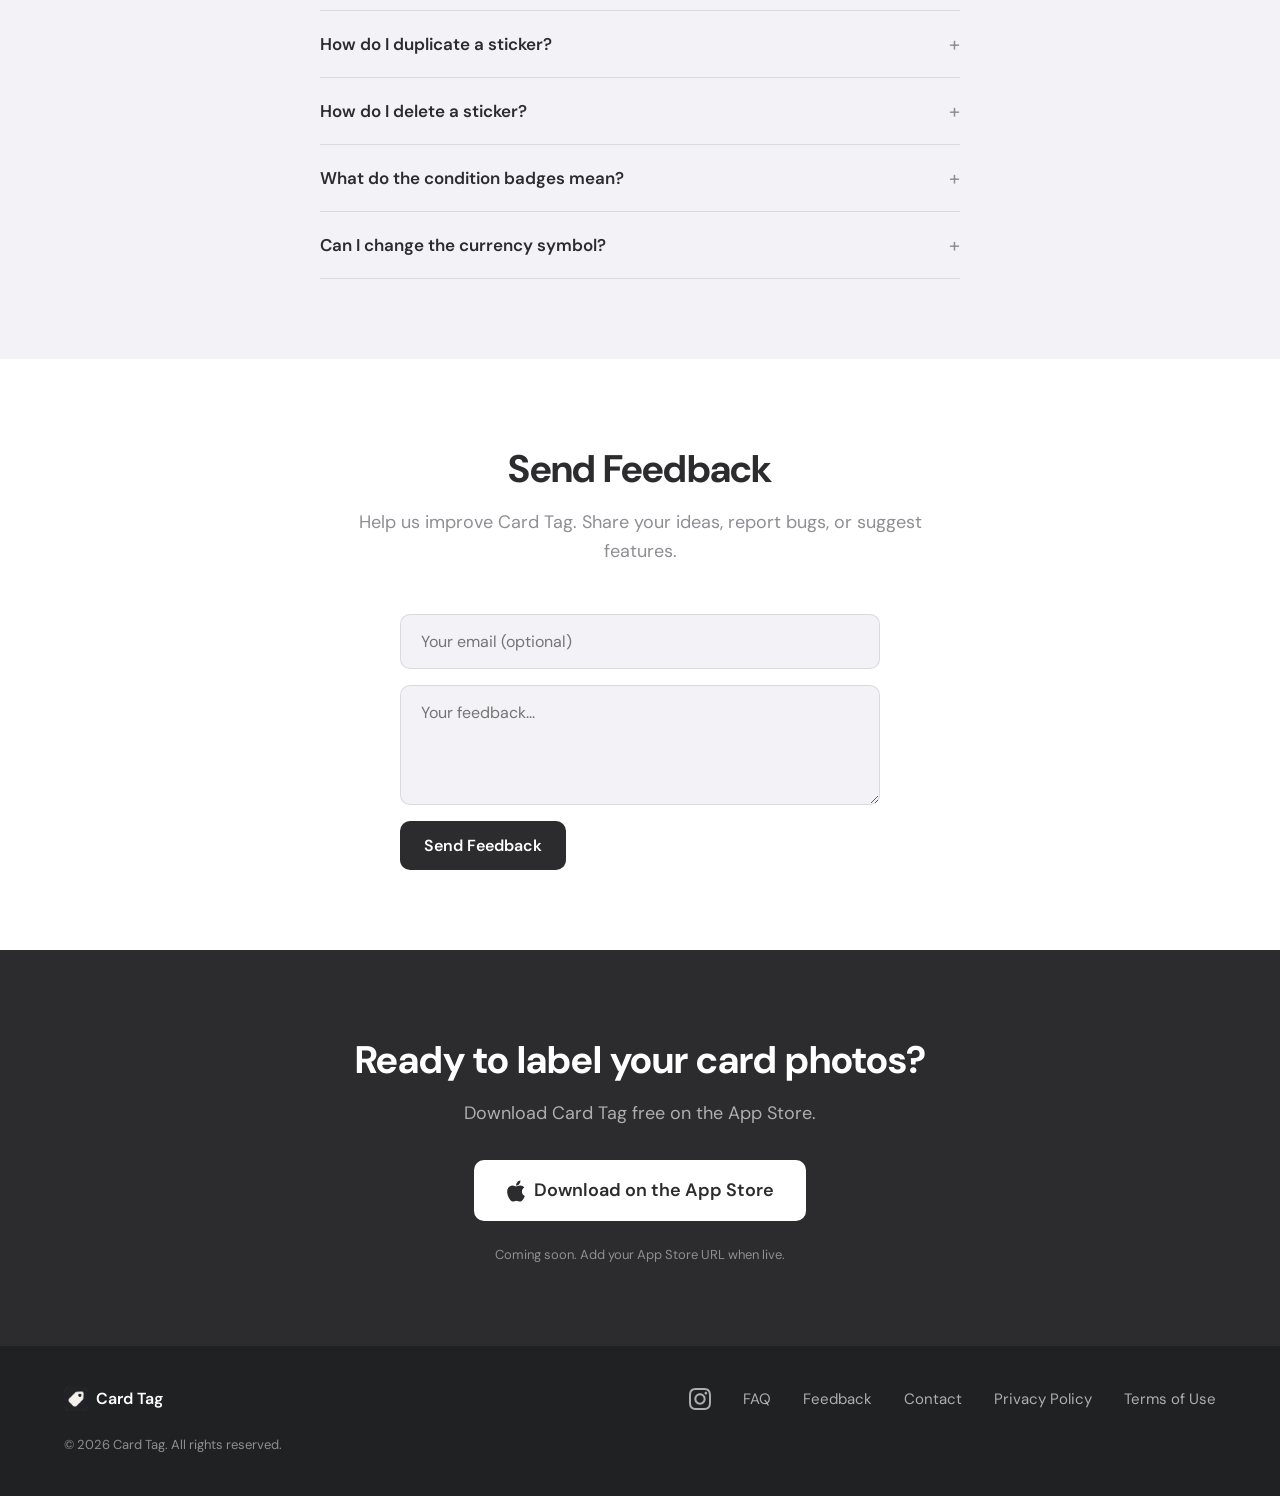
==== commit dfd62a4f: "Add feedback form, privacy policy, white Apple logo, Instagram link Made-with: Cursor" ====
--- a/index.html
+++ b/index.html
@@ -169,6 +169,21 @@
       </div>
     </section>
 
+    <section class="feedback" id="feedback">
+      <div class="container">
+        <h2 class="section-title">Send Feedback</h2>
+        <p class="section-subtitle">Help us improve Card Tag. Share your ideas, report bugs, or suggest features.</p>
+        <p class="feedback-success" id="feedback-success" hidden>Thanks! Your feedback has been sent.</p>
+        <form class="feedback-form" action="https://formspree.io/f/YOUR_FORM_ID" method="POST">
+          <input type="hidden" name="_subject" value="Card Tag Feedback">
+          <input type="hidden" name="_next" value="https://www.cardtag.ie/?feedback=success#feedback">
+          <input type="email" name="email" placeholder="Your email (optional)" class="feedback-input">
+          <textarea name="message" placeholder="Your feedback..." class="feedback-textarea" rows="4" required></textarea>
+          <button type="submit" class="btn btn-primary">Send Feedback</button>
+        </form>
+      </div>
+    </section>
+
     <section class="cta" id="download">
       <div class="container">
         <h2 class="cta-title">Ready to label your card photos?</h2>
@@ -196,8 +211,9 @@
             </svg>
           </a>
           <a href="#faq">FAQ</a>
+          <a href="#feedback">Feedback</a>
           <a href="mailto:contact@example.com">Contact</a>
-          <a href="#">Privacy Policy</a>
+          <a href="privacy/">Privacy Policy</a>
           <a href="#">Terms of Use</a>
         </div>
       </div>
--- a/styles.css
+++ b/styles.css
@@ -364,6 +364,59 @@
   padding-bottom: 0;
 }
 
+/* Feedback */
+.feedback {
+  padding: var(--section-padding);
+  background: var(--white);
+}
+
+.feedback-form {
+  max-width: 480px;
+  margin: 0 auto;
+  display: flex;
+  flex-direction: column;
+  gap: 1rem;
+}
+
+.feedback-input,
+.feedback-textarea {
+  width: 100%;
+  padding: 1rem 1.25rem;
+  font-family: var(--font);
+  font-size: 1rem;
+  border: 1px solid var(--border);
+  border-radius: 10px;
+  background: var(--off-white);
+  color: var(--dark-grey);
+}
+
+.feedback-input:focus,
+.feedback-textarea:focus {
+  outline: none;
+  border-color: var(--dark-grey);
+  background: var(--white);
+}
+
+.feedback-textarea {
+  resize: vertical;
+  min-height: 120px;
+}
+
+.feedback-form .btn {
+  align-self: flex-start;
+}
+
+.feedback-success {
+  max-width: 480px;
+  margin: 0 auto 1.5rem;
+  padding: 1rem 1.25rem;
+  background: #e8f5e9;
+  color: #2e7d32;
+  border-radius: 10px;
+  font-weight: 600;
+  text-align: center;
+}
+
 /* CTA */
 .cta {
   padding: 5rem 1.5rem;
